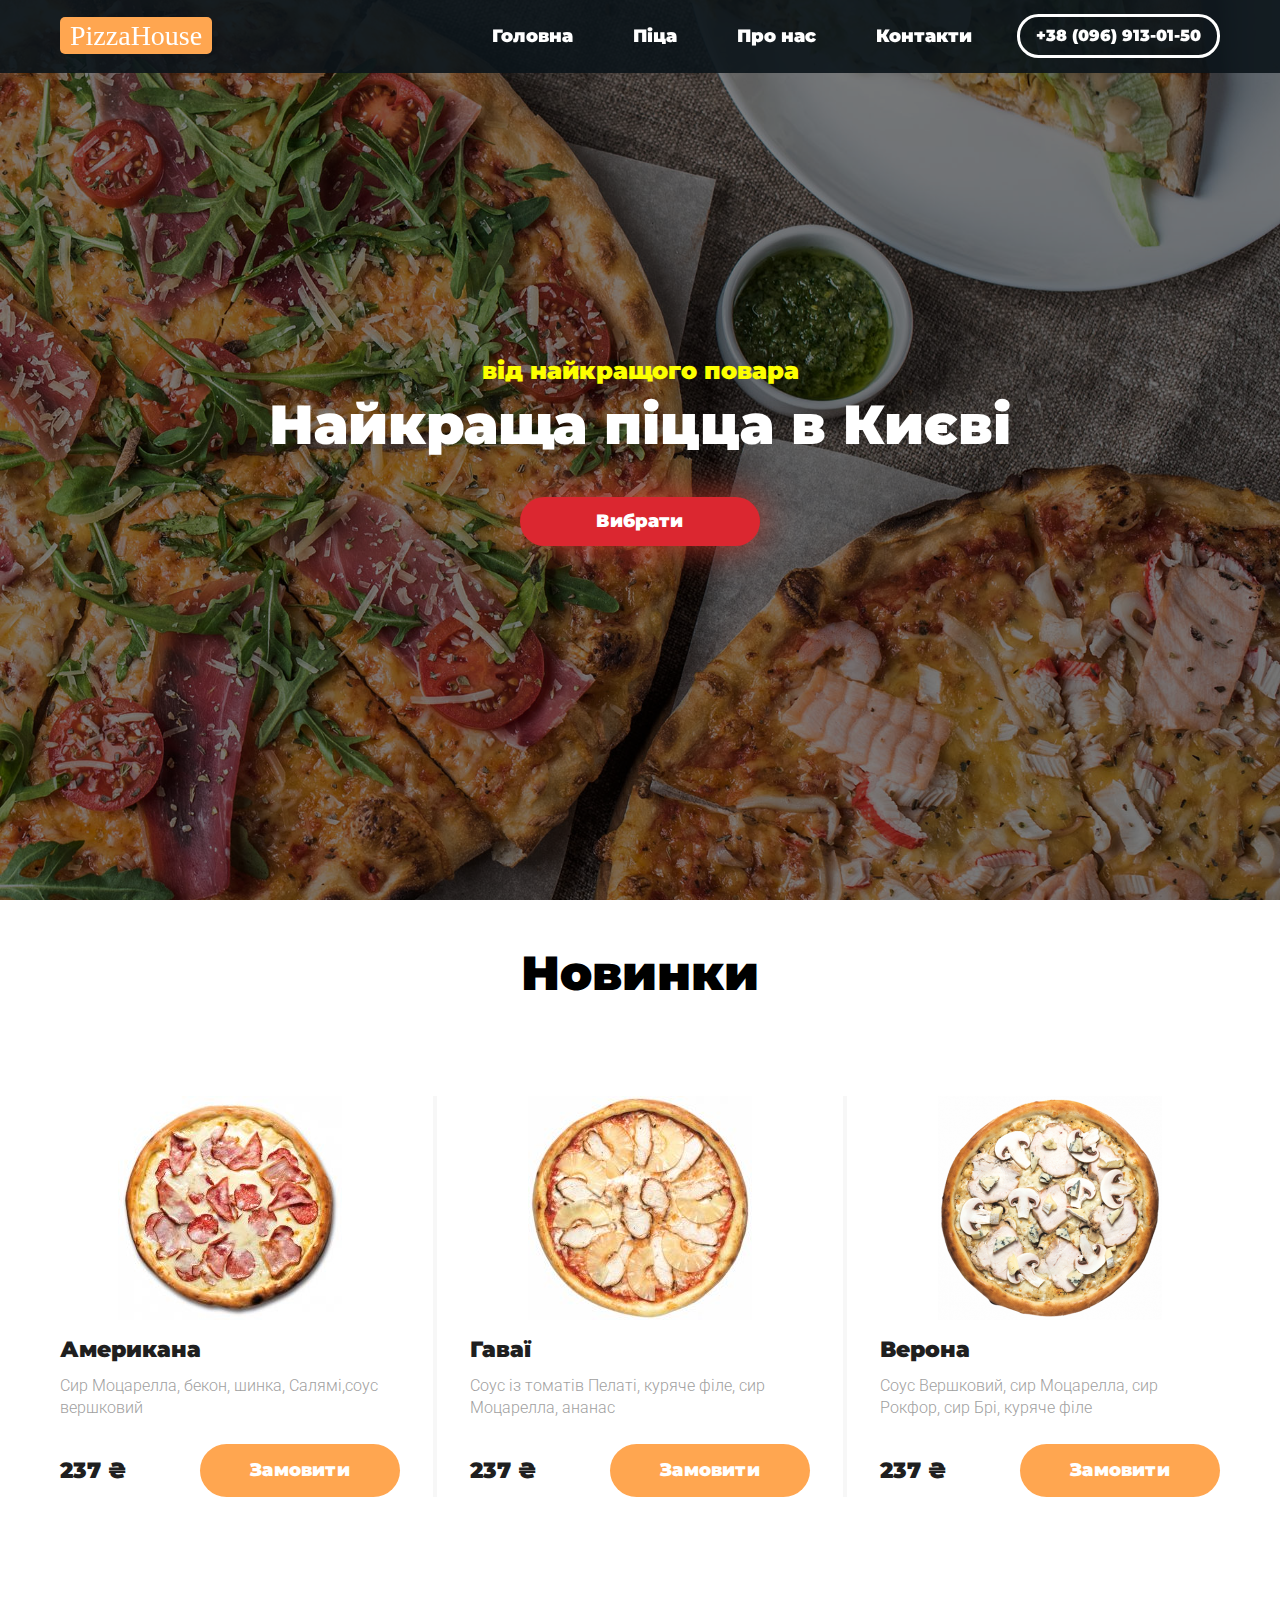
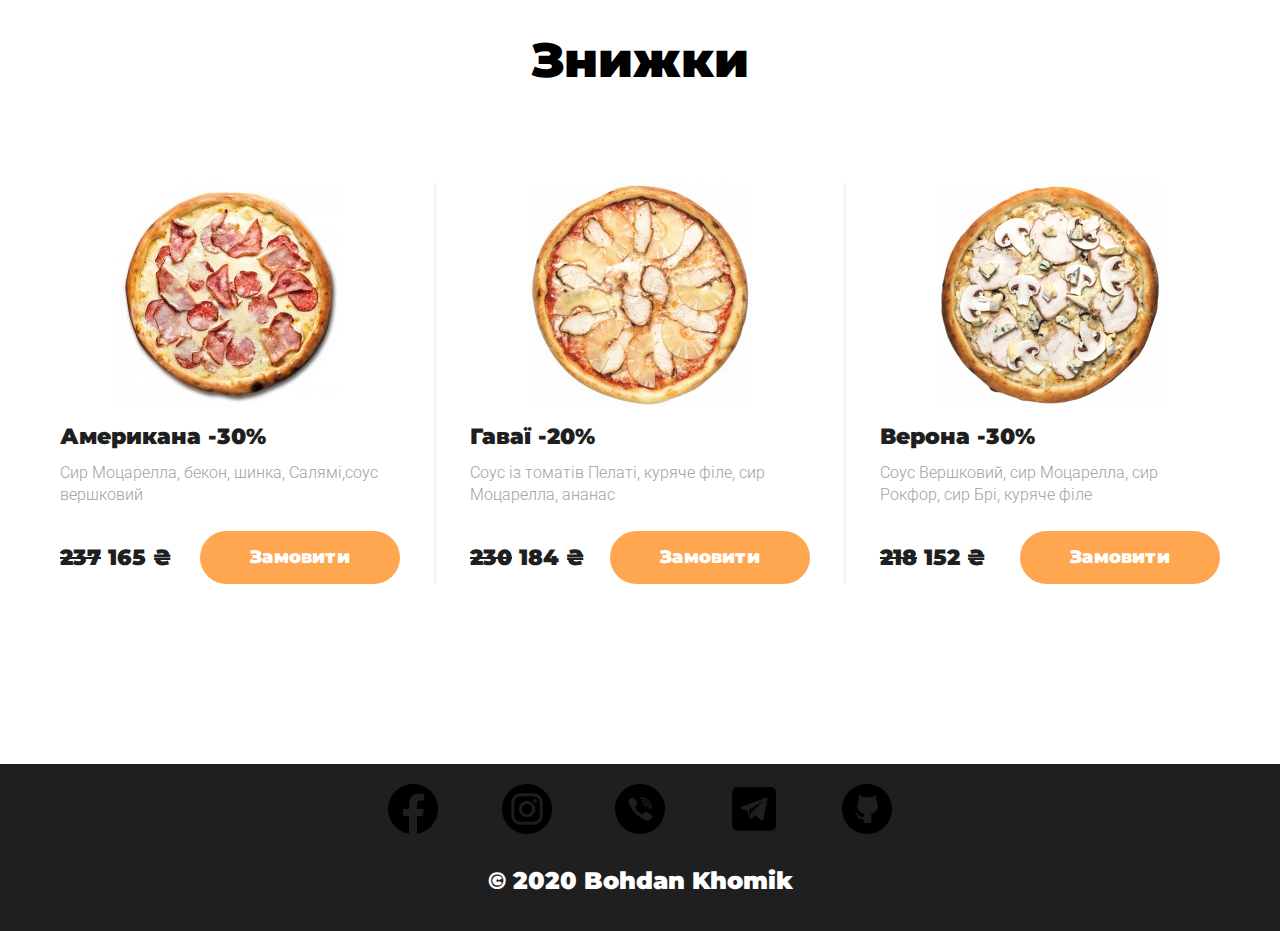
==== CourseWork/index.html @ 74e82637 "First commit" ====
<!DOCTYPE html>
<html lang="en">

<head>
    <meta charset="UTF-8">
    <meta name="viewport" content="width=device-width, initial-scale=1.0">
    <link rel="stylesheet" href="css/normalize.css">
    <link rel="stylesheet" href="css/style.css">
    <link rel="stylesheet" href="css/header.css">
    <link rel="stylesheet" href="css/menu.css">
    <link rel="stylesheet" href="css/footer.css">
    <link href="https://fonts.googleapis.com/css2?family=Roboto:wght@300&display=swap" rel="stylesheet">
    <link href="https://fonts.googleapis.com/css2?family=Montserrat:wght@900&display=swap" rel="stylesheet">
    <title>Головна</title>
</head>

<body>
    <header class="header">
        <div class="container header_container">
            <div class="logotipe">
                <div class="logo">
                    <a class="log" href="#">PizzaHouse</a>
                </div>
            </div>
            <div class="navigation">
                <div class="nav">
                    <ul class="nav_ul">
                        <li>
                            <a class="nav_item" href="index.html"><span class="text">Головна</span></a>
                        </li>
                        <li>
                            <a class="nav_item" href="menu.html"><span class="text">Піца</span></a>
                        </li>
                        <li>
                            <a class="nav_item" href="about.html"><span class="text"> Про нас</span></a>
                        </li>
                        <li>
                            <a class="nav_item" href="contacts.html"><span class="text"> Контакти</span></a>
                        </li>
                    </ul>
                </div>
                <div class="phone">
                    <a class="phone_item headerphone_item" href="tel: +380969130150">+38 (096) 913-01-50</a>
                </div>
                <div class="hamburger" onclick="show('block')">
                    <button class="btn_menu " type="button ">
                    <span class="btn_menu_box ">
                        <span class="btn_menu_inner "></span>
                    </span>
                </button>
                </div>
            </div>
        </div>
    </header>
    <div class="section ">
        <div class="container section_container ">
            <p class="section_subtitle "> від найкращого повара</p>
            <h1 class="section_title ">Найкраща піцца в Києві</h1>
            <div class="section_title "></div>
            <div class="section_btn ">
                <a href="menu.html " class="btn ">Вибрати</a>
            </div>
        </div>
    </div>
    <main class="main ">
        <section class="section_new ">
            <div class="container ">
                <div class="main ">
                    <h2 class="new_title ">Новинки</h2>
                </div>
                <div class="catalog ">
                    <div class="catalog_item ">
                        <div class="products catalog_products ">
                            <img src="img/katalog/amerukana.jpg " alt=" " class="product ">
                            <div class="product_content ">
                                <h3 class="product_title ">Американа</h3>
                                <p class="product_info ">Сир Моцарелла, бекон, шинка, Салямі,соус вершковий</p>
                            </div>
                            <div class="product_sizes ">

                                <div class="bot ">
                                    <div class="price ">
                                        <span class="value ">237</span>
                                        <span class="currentcy "> &#8372;</span>
                                    </div>
                                    <div>
                                        <a href="create_order.html " class="btn product_btn ">Замовити</a>
                                    </div>
                                </div>
                            </div>
                        </div>
                    </div>
                    <div class="catalog_item ">
                        <div class="products catalog_products ">
                            <img src="img/katalog/gavai.jpg " alt=" " class="product ">
                            <div class="product_content ">
                                <h3 class="product_title ">Гаваї</h3>
                                <p class="product_info ">Соус із томатів Пелаті, куряче філе, сир Моцарелла, ананас</p>
                            </div>
                            <div class="product_sizes ">

                                <div class="bot ">
                                    <div class="price ">
                                        <span class="value ">237</span>
                                        <span class="currentcy "> &#8372;</span>
                                    </div>
                                    <div>
                                        <a href="create_order.html " class="btn product_btn ">Замовити</a>
                                    </div>
                                </div>
                            </div>
                        </div>
                    </div>
                    <div class="catalog_item ">
                        <div class="products catalog_products ">
                            <img src="img/katalog/verona.jpg " alt=" " class="product ">
                            <div class="product_content ">
                                <h3 class="product_title ">Верона</h3>
                                <p class="product_info ">Соус Вершковий, сир Моцарелла, сир Рокфор, сир Брі, куряче філе</p>
                            </div>
                            <div class="product_sizes ">

                                <div class="bot ">
                                    <div class="price ">
                                        <span class="value ">237</span>
                                        <span class="currentcy "> &#8372;</span>
                                    </div>
                                    <div>
                                        <a href="create_order.html " class="btn product_btn ">Замовити</a>
                                    </div>
                                </div>
                            </div>
                        </div>
                    </div>
                </div>
            </div>
        </section>
        <section class="section_sales ">
            <div class="container ">
                <div class="main ">
                    <h2 class="new_title ">Знижки</h2>
                </div>
                <div class="catalog ">
                    <div class="catalog_item ">
                        <div class="products catalog_products ">
                            <img src="img/katalog/amerukana.jpg " alt=" " class="product ">
                            <div class="product_content ">
                                <h3 class="product_title ">Американа -30%</h3>
                                <p class="product_info ">Сир Моцарелла, бекон, шинка, Салямі,соус вершковий</p>
                            </div>
                            <div class="product_sizes ">

                                <div class="bot ">
                                    <div class="price ">
                                        <span class="value "><strike>237</strike> 165</span>
                                        <span class="currentcy "> &#8372;</span>
                                    </div>
                                    <div>
                                        <a href="create_order.html " class="btn product_btn ">Замовити</a>
                                    </div>
                                </div>
                            </div>
                        </div>
                    </div>
                    <div class="catalog_item ">
                        <div class="products catalog_products ">
                            <img src="img/katalog/gavai.jpg " alt=" " class="product ">
                            <div class="product_content ">
                                <h3 class="product_title ">Гаваї -20%</h3>
                                <p class="product_info ">Соус із томатів Пелаті, куряче філе, сир Моцарелла, ананас</p>
                            </div>
                            <div class="product_sizes ">

                                <div class="bot ">
                                    <div class="price ">
                                        <span class="value "><strike>230</strike> 184</span>
                                        <span class="currentcy "> &#8372;</span>
                                    </div>
                                    <div>
                                        <a href="create_order.html " class="btn product_btn ">Замовити</a>
                                    </div>
                                </div>
                            </div>
                        </div>
                    </div>
                    <div class="catalog_item ">
                        <div class="products catalog_products ">
                            <img src="img/katalog/verona.jpg " alt=" " class="product ">
                            <div class="product_content ">
                                <h3 class="product_title ">Верона -30%</h3>
                                <p class="product_info ">Соус Вершковий, сир Моцарелла, сир Рокфор, сир Брі, куряче філе</p>
                            </div>
                            <div class="product_sizes ">

                                <div class="bot ">
                                    <div class="price ">
                                        <span class="value "><strike>218</strike> 152</span>
                                        <span class="currentcy "> &#8372;</span>
                                    </div>
                                    <div>
                                        <a href="create_order.html " class="btn product_btn ">Замовити</a>
                                    </div>
                                </div>
                            </div>
                        </div>
                    </div>
                </div>
            </div>
        </section>
    </main>
    <footer>
        <div class="icon ">
            <a href="https://www.facebook.com/profile.php?id=100011536720653 " target="_blank "> <img src="img/footer/facebook.png " alt="Facebook "></a>
            <a href="https://www.instagram.com/_bodianych_/ " target="_blank "> <img src="img/footer/instagram.png " alt="Instagram "> </a>
            <a href="tel:+380969130150 " target="_blank "> <img src="img/footer/viber.png " alt="viber "></a>
            <a href="https://t.me/Bodiantos " target="_blank "> <img src="img/footer/telegram.png " alt="Telegram "></a>
            <a href="https://github.com/BohdanKhomik " target="_blank "> <img src="img/footer/github.png " alt="Github "></a>
        </div>
        <p class="author "> &copy; 2020 Bohdan Khomik </p>
    </footer>
    <div id="Form">

    </div>
    <script src="js/nav.js"></script>
    <script src="js/myLib.js "></script>
    <script src="js/products.js "></script>
</body>

</html>
---- CourseWork/css/style.css ----
/* font-family: 'Roboto', sans-serif;
font-family: 'Montserrat', sans-serif; */


/* --------------------Header end---------------------- */


/* --------------------Section---------------------- */

.section {
    height: 100vh;
    background: #0e1419 url(../img/index/pizza.jpg) no-repeat center;
    background-size: cover;
    color: #fff;
    display: flex;
    justify-content: center;
    align-items: center;
    text-align: center;
    position: relative;
    min-height: 600px;
    padding: 170px 0 100px;
}

.section::before {
    content: "";
    position: absolute;
    top: 0;
    left: 0;
    background: rgba(0, 0, 0, 0.5);
    width: 100%;
    height: 100%;
}

.section_container {
    position: relative;
    width: 560px;
}

.section_subtitle {
    font-size: 24px;
    font-family: 'Montserrat', sans-serif;
    font-weight: 900;
    color: #fcff00;
    margin: 0;
}

.section_title {
    font-size: 55px;
    font-family: 'Montserrat', sans-serif;
    font-weight: 900;
    margin: 0 0 35px;
}

.btn {
    background: #db2730;
    color: #fff;
    text-decoration: none;
    display: inline-block;
    padding: 12px 20px;
    width: 240px;
    max-width: 100%;
    border-radius: 28px;
    font-family: 'Montserrat', sans-serif;
    font-weight: 900;
    font-size: 18px;
    cursor: pointer;
    text-align: center;
    letter-spacing: .01em;
    box-shadow: 0 0 38px 0 rgba(212, 68, 50, 0.8);
    transition: color .2s, background .2s, opasity .2s;
    -webkit-border-radius: 28px;
    -moz-border-radius: 28px;
    -ms-border-radius: 28px;
    -o-border-radius: 28px;
    -webkit-transition: all .2s;
    -moz-transition: all .2s;
    -ms-transition: all .2s;
    -o-transition: all .2s;
}

.btn:hover {
    background: #bb252d;
}

.btn:active {
    opacity: 0.8;
    transform: scale(.95);
    -webkit-transform: scale(.95);
    -moz-transform: scale(.95);
    -ms-transform: scale(.95);
    -o-transform: scale(.95);
}

.new_title {
    color: #000000;
    font-family: 'Montserrat', sans-serif;
    font-size: 48px;
    font-weight: 900;
    text-align: center;
    margin: 40px auto;
}


/* -----------------ADAPTIVE------------------- */

@media(max-width: 1200px) {
    .nav_item {
        font-size: 16px;
        padding: 12px 30px;
    }
    .headerphone_item {
        font-size: 14px;
        padding: 7px 16px;
    }
}

@media(max-width: 992px) {
    .nav {
        display: none;
    }
    .section {
        padding-top: 150px;
    }
    .hamburger {
        display: block;
    }
    .header {
        padding: 5px 0;
    }
}

@media (max-width: 576px) {
    .section_subtitle {
        font-size: 18px;
    }
    .section_title {
        font-size: 40px;
    }
    .btn {
        padding: 10px 20px;
        width: 220px;
        font-size: 16px;
    }
}

@media(max-width: 480px) {
    .phone {
        display: none;
    }
}

@media (max-width: 360px) {
    .section_title {
        font-size: 34px;
    }
}


/* --------------------Section---------------------- */
---- CourseWork/css/header.css ----
/* font-family: 'Roboto', sans-serif;
font-family: 'Montserrat', sans-serif; */

* {
    box-sizing: border-box;
}

body {
    font-family: 'Roboto', sans-serif;
    font-weight: 300;
    font-size: 16px;
    line-height: 1.375;
    color: #1f1f1f;
}

.container {
    padding: 0 20px;
    width: 1200px;
    max-width: 100%;
    margin: 0 auto;
}

.section {
    padding: 110px 0;
}

.log {
    padding: 3px 10px;
    margin-right: 15px;
    font-size: 28px;
    background-color: #ffa650;
    font-family: 'Oleo Script', serif;
    text-align: center;
    text-decoration: none;
    color: white;
    border-radius: 5px;
    -webkit-border-radius: 5px;
    -moz-border-radius: 5px;
    -ms-border-radius: 5px;
    -o-border-radius: 5px;
}

#Form {
    position: absolute;
    top: 0;
    right: 0;
    left: 0;
    bottom: 0;
    z-index: 150;
    display: none;
    margin: 0 auto;
    max-width: 600px;
}

form {
    max-width: 600px;
    background-color: white;
    border-radius: 40px;
    margin: 20px auto;
    padding: 20px 0 20px;
    text-align: center;
    -webkit-border-radius: 40px;
    -moz-border-radius: 40px;
    -ms-border-radius: 40px;
    -o-border-radius: 40px;
}


/* --------------------Button For Phone start------------------------ */

.phone_item {
    font-family: 'Montserrat', sans-serif;
    font-weight: 900;
    color: #fff;
    text-decoration: none;
    display: inline-block;
    border: 3px solid #fff;
    border-radius: 21.5px;
    padding: 8px 16px;
    transition: color .2s, background .2s, opasity .2s;
    -webkit-border-radius: 21.5px;
    -moz-border-radius: 21.5px;
    -ms-border-radius: 21.5px;
    -o-border-radius: 21.5px;
    -webkit-transition: color .2s, background .2s, opasity .2s;
    -moz-transition: color .2s, background .2s, opasity .2s;
    -ms-transition: color .2s, background .2s, opasity .2s;
    -o-transition: color .2s, background .2s, opasity .2s;
}

.phone_item:hover {
    color: #1f1f1f;
    background: #fff;
}

.phone_item:active {
    opacity: 0.8;
}


/* --------------------Button For Phone end------------------------ */


/* --------------------Button menu start------------------------ */

.btn_menu {
    background: none;
    cursor: pointer;
    display: inline-block;
    padding: 15px;
    border: 0;
    border-radius: 0;
    -webkit-border-radius: 0;
    -moz-border-radius: 0;
    -ms-border-radius: 0;
    -o-border-radius: 0;
}

.btn_menu_box {
    display: inline-block;
    width: 40px;
    height: 24px;
}

.btn_menu_inner {
    display: block;
    top: 50%;
    position: relative;
}

.btn_menu_inner::before,
.btn_menu_inner::after {
    content: '';
    position: absolute;
    left: 0;
}

.btn_menu_inner::before {
    top: -10px;
}

.btn_menu_inner::after {
    top: 10px;
}

.btn_menu_inner,
.btn_menu_inner::before,
.btn_menu_inner::after {
    width: 100%;
    height: 4px;
    background: #fff;
    border-radius: 5px;
    -webkit-border-radius: 5px;
    -moz-border-radius: 5px;
    -ms-border-radius: 5px;
    -o-border-radius: 5px;
}

.hamburger {
    display: none;
    margin-right: -15px;
}


/* ------------------Button------------------- */

.btn {
    background: #db2730;
    color: #fff;
    text-decoration: none;
    display: inline-block;
    padding: 12px 20px;
    width: 240px;
    max-width: 100%;
    border-radius: 28px;
    font-family: 'Montserrat', sans-serif;
    font-weight: 900;
    font-size: 18px;
    cursor: pointer;
    text-align: center;
    letter-spacing: .01em;
    box-shadow: 0 0 38px 0 rgba(212, 68, 50, 0.8);
    transition: color .2s, background .2s, opasity .2s;
    -webkit-border-radius: 28px;
    -moz-border-radius: 28px;
    -ms-border-radius: 28px;
    -o-border-radius: 28px;
    -webkit-transition: all .2s;
    -moz-transition: all .2s;
    -ms-transition: all .2s;
    -o-transition: all .2s;
}

.btn:hover {
    background: #bb252d;
}

.btn:active {
    opacity: 0.8;
    transform: scale(.95);
    -webkit-transform: scale(.95);
    -moz-transform: scale(.95);
    -ms-transform: scale(.95);
    -o-transform: scale(.95);
}


/* ------------------Button------------------- */


/* --------------------Button menu end------------------------ */


/* --------------------Header---------------------- */

.header {
    position: fixed;
    top: 0;
    left: 0;
    width: 100%;
    z-index: 5;
    background: rgba(11, 20, 25, .9);
    padding: 9px 0;
    overflow: hidden;
}

.text {
    position: relative;
    transition: color .2s;
    -webkit-transition: color .2s;
    -moz-transition: color .2s;
    -ms-transition: color .2s;
    -o-transition: color .2s;
}

.header_container {
    display: flex;
    justify-content: space-between;
    align-items: center;
}

.navigation {
    display: flex;
    align-items: center;
}

.nav {
    margin-right: 15px;
}

.nav_ul {
    list-style: none;
    display: flex;
    margin: 0;
    padding: 0;
}

.nav_item {
    color: #fff;
    text-decoration: none;
    display: block;
    padding: 15px 30px;
    font-family: 'Montserrat', sans-serif;
    font-weight: 900;
    font-size: 18px;
    position: relative;
    transition: color .2s;
    -webkit-transition: color .2s;
    -moz-transition: color .2s;
    -ms-transition: color .2s;
    -o-transition: color .2s;
}

.nav_item:hover {
    color: #1f1f1f;
}

.nav_item::before {
    content: '';
    position: absolute;
    top: 0;
    left: 0;
    background: #fff;
    width: 100%;
    height: calc(100% + 120px);
    transform: translateY(-50%);
    opacity: 0;
    transition: opasity .2s;
    -webkit-transform: translateY(-50%);
    -moz-transform: translateY(-50%);
    -ms-transform: translateY(-50%);
    -o-transform: translateY(-50%);
}

.nav_item:hover::before {
    opacity: 1;
}


/* --------------------------------------- */

@media(max-width: 1200px) {
    .nav_item {
        font-size: 16px;
        padding: 12px 30px;
    }
    .headerphone_item {
        font-size: 14px;
        padding: 7px 16px;
    }
}

@media(max-width: 992px) {
    .nav {
        display: none;
    }
    .hamburger {
        display: block;
    }
    .header {
        padding: 5px 0;
    }
}

@media(max-width: 480px) {
    .phone {
        display: none;
    }
}
---- CourseWork/css/menu.css ----
/* font-family: 'Roboto', sans-serif;
font-family: 'Montserrat', sans-serif; */

.title {
    color: #ffa650;
    font-family: 'Montserrat', sans-serif;
    font-size: 48px;
    font-weight: 900;
    text-align: center;
    margin: 0 auto 40px;
}

.catalog_nav {
    display: flex;
    justify-content: center;
}

.main {
    margin-bottom: 90px;
}

.menu {
    list-style: none;
    margin: 0;
    padding: 0;
    display: flex;
    overflow: hidden;
    box-shadow: 0 2px 20px 0 rgba(0, 0, 0, 0.1);
    border-radius: 25px;
    -webkit-border-radius: 25px;
    -moz-border-radius: 25px;
    -ms-border-radius: 25px;
    -o-border-radius: 25px;
}

.menu_btn {
    min-width: 150px;
    padding: 0;
    color: #cec9ce;
    background-color: transparent;
    border: 0;
    cursor: pointer;
    display: inline-block;
    text-align: center;
    padding: 15px;
    font-family: 'Montserrat', sans-serif;
    font-size: 18px;
    font-weight: 900;
    border-right: 1px solid #cec9ce;
    transition: border .2s, background .2s, color .2s;
    -webkit-transition: border .2s, background .2s, color .2s;
    -moz-transition: border .2s, background .2s, color .2s;
    -ms-transition: border .2s, background .2s, color .2s;
    -o-transition: border .2s, background .2s, color .2s;
}

.menu_btn.active {
    background-color: #1f1f1f;
    color: #fff;
    border-color: #1f1f1f;
}

.menu_item:last-of-type .menu_btn {
    border-right: 0;
}

.menu_btn:not(.active):hover {
    background-color: #ffa650;
    color: #fff;
    border-right-color: #ffa650;
}


/* -------------------Каталог--------------------- */

.catalog {
    display: flex;
    flex-wrap: wrap;
    margin: 0 -35px;
}

.catalog_item {
    width: calc(100% / 3);
    margin-bottom: 90px;
    padding: 0 35px;
    position: relative;
}

.catalog_item::before {
    content: '';
    background: #f7f7f7;
    position: absolute;
    left: 0;
    top: 0;
    width: 4px;
    height: 100%;
    transform: translateX(-50%);
    -webkit-transform: translateX(-50%);
    -moz-transform: translateX(-50%);
    -ms-transform: translateX(-50%);
    -o-transform: translateX(-50%);
}

.catalog_item:nth-of-type(3n+1)::before {
    content: none;
}

.product {
    display: block;
    margin: 0 auto 15px;
}

.product_title {
    margin: 0 0 10px;
    font-family: 'Montserrat', sans-serif;
    font-size: 22px;
    font-weight: 900;
}

.product_info {
    margin: 0;
    color: #9f9f9f;
}

.products {
    display: flex;
    flex-direction: column;
    height: 100%;
}

.product_content {
    flex-grow: 1;
    margin-bottom: 25px;
}

.product_size {
    display: flex;
    margin-bottom: 30px;
    border-radius: 21px;
    overflow: hidden;
    box-shadow: 0px 2px 20px 0px rgba(0, 0, 0, 0.05);
    justify-content: space-between;
    -webkit-border-radius: 21px;
    -moz-border-radius: 21px;
    -ms-border-radius: 21px;
    -o-border-radius: 21px;
}

.size {
    border: 0;
    background: transparent;
    cursor: pointer;
    display: inline-block;
    text-align: center;
    color: #e6e6e6;
    font-family: 'Montserrat', sans-serif;
    font-size: 22px;
    font-weight: 900;
    padding: 14px 20px;
    border-radius: 21px;
    -webkit-border-radius: 21px;
    -moz-border-radius: 21px;
    -ms-border-radius: 21px;
    -o-border-radius: 21px;
}

.size.active {
    color: #a2a2a2;
    box-shadow: 0px 2px 20px 0px rgba(0, 0, 0, 0.08);
}

.bot {
    display: flex;
    align-items: center;
    justify-content: space-between;
}

.price {
    font-family: 'Montserrat', sans-serif;
    font-size: 22px;
    font-weight: 900;
}

.product_btn {
    border: none;
    box-shadow: none;
    background: #ffa650;
    width: 200px;
    padding: 14px 28px;
}

.product_btn:hover {
    background: #ff7c21;
}


/* -------------------Каталог--------------------- */


/* ---------------- adapt ---------------*/

@media (min-width: 993px) and (max-width: 1200px) {
    .size {
        padding: 13px 25px;
    }
    .catalog_item {
        padding-left: 20px;
        padding-right: 20px;
    }
}

@media (max-width: 992px) {
    .catalog_item {
        width: 50%;
    }
    .catalog_item:nth-of-type(even)::before {
        content: '';
    }
    .catalog_item:nth-of-type(odd)::before {
        content: none;
    }
}

@media (max-width: 1250px) {
    .catalog {
        margin: 0 -20px;
    }
    .catalog_item {
        padding-left: 20px;
        padding-right: 20px;
    }
}

@media (max-width: 767px) {
    .catalog_nav {
        width: 500px;
        max-width: 100%;
        margin: 0 auto;
    }
    .menu {
        flex-wrap: wrap;
        width: 100%;
        border-radius: 10px;
        -webkit-border-radius: 10px;
        -moz-border-radius: 10px;
        -ms-border-radius: 10px;
        -o-border-radius: 10px;
    }
    .menu_item {
        width: 50%;
        flex-grow: 1;
    }
    .menu_btn {
        min-width: 0;
        width: 100%;
        border-top: 1px solid #cec9ce;
    }
    .menu_item:nth-of-type(1) .menu_btn,
    .menu_item:nth-of-type(2) .menu_btn {
        border-top: 0;
    }
    .menu_item:nth-of-type(even) .menu_btn {
        border-right: 0;
    }
    .catalog_item {
        width: 100%;
        margin-bottom: 50px;
    }
    .catalog_products {
        width: 350px;
        max-width: 100%;
        margin: 0 auto;
        border-bottom: 3px solid #f7f7f7;
        padding-bottom: 50px;
    }
    .catalog_item:nth-of-type(n)::before {
        content: none;
    }
    .catalog_item:last-of-type {
        margin-bottom: 0;
    }
    .catalog_item:last-of-type .catalog_products {
        border-bottom: 0;
        padding-bottom: 0;
    }
}

@media (max-width: 576px) {
    .section {
        padding: 90px 0;
    }
    .title {
        font-size: 36px;
    }
}

@media (max-width: 370px) {
    .size {
        padding: 13px 25px;
    }
    .price {
        font-size: 16px;
    }
}


/* ---------------- adapt ---------------*/
---- CourseWork/css/footer.css ----
footer {
    text-align: center;
    padding: 10px 10px;
    width: 100%;
    background-color: #1f1f1f;
    font-family: 'Montserrat', sans-serif;
    font-weight: 900;
    font-size: 16px;
    color: #fff;
}

.icon {
    padding-top: 10px;
    width: 40%;
    margin: 0 auto;
    display: flex;
    justify-content: space-between;
}

.icon img {
    min-width: 25px;
    max-width: 50px;
    height: auto;
}

.author {
    font-family: 'Montserrat', sans-serif;
    font-weight: 900;
    font-size: 24px;
}
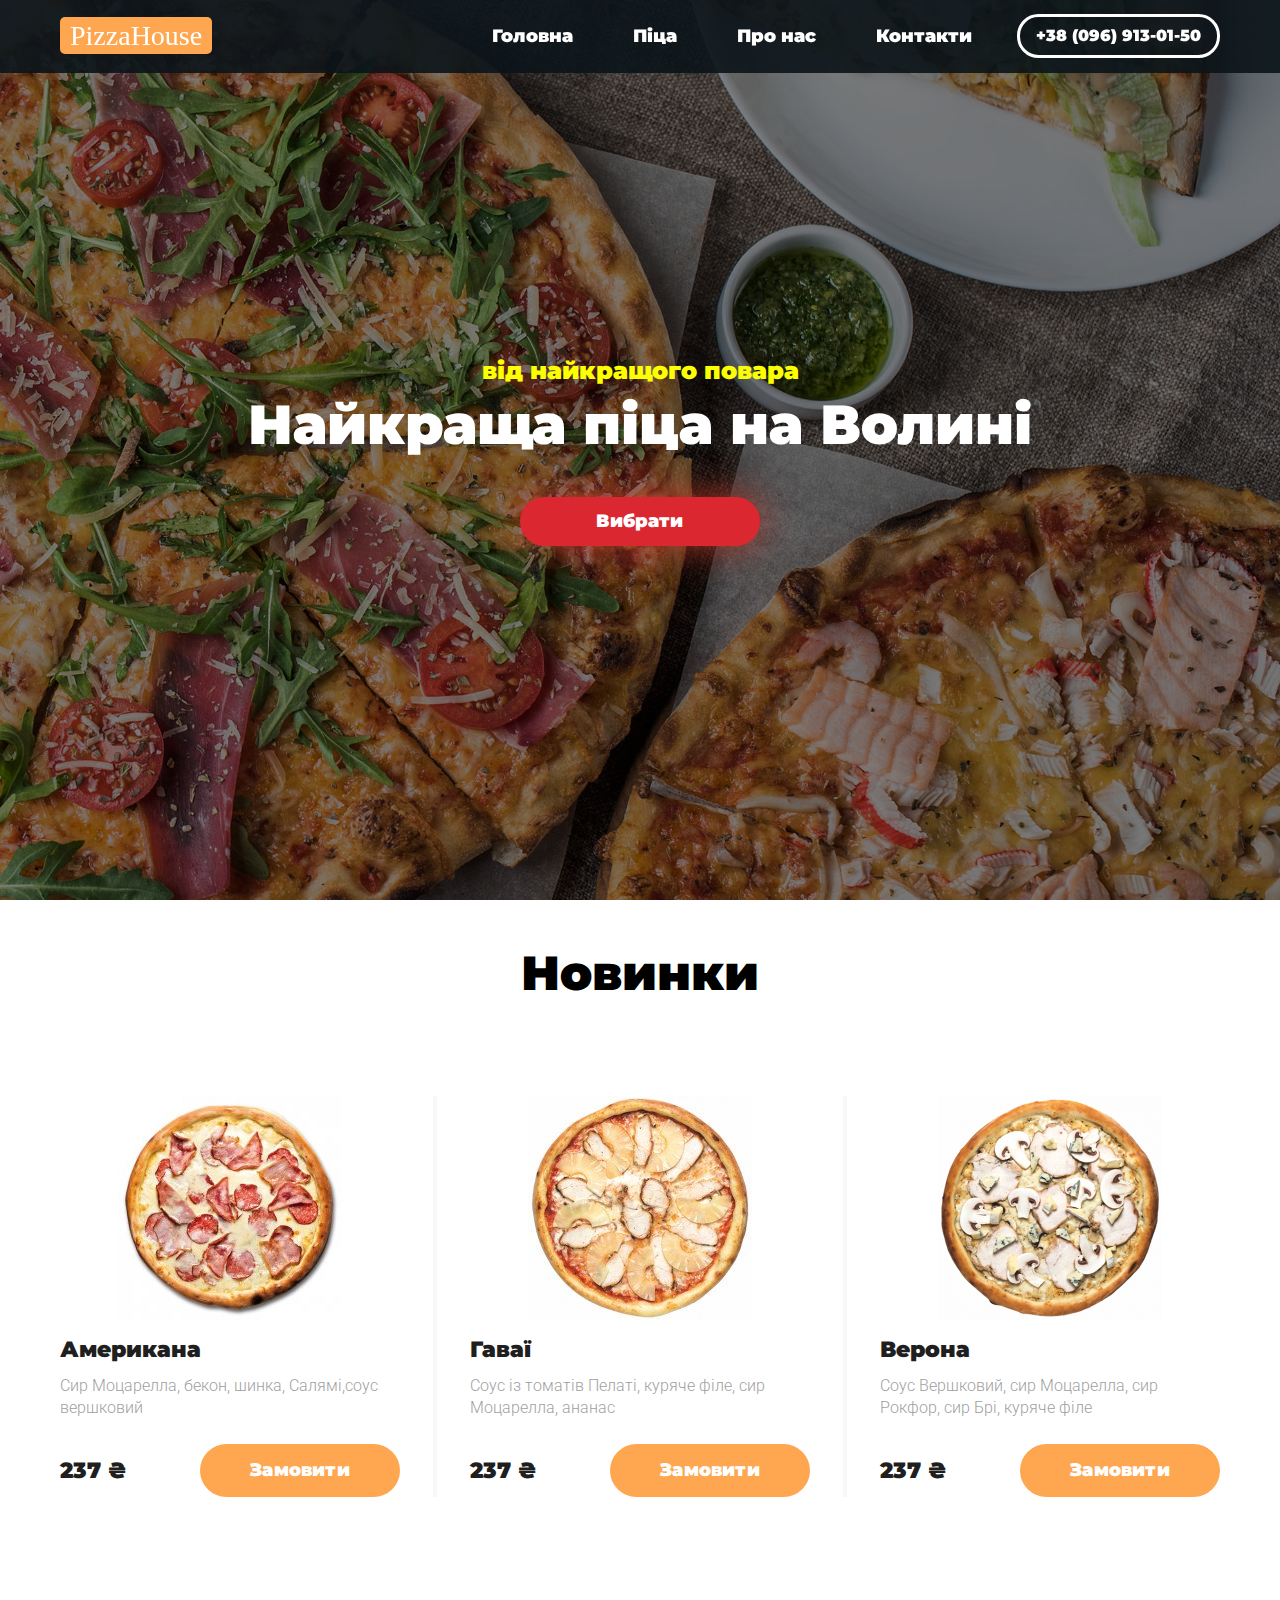
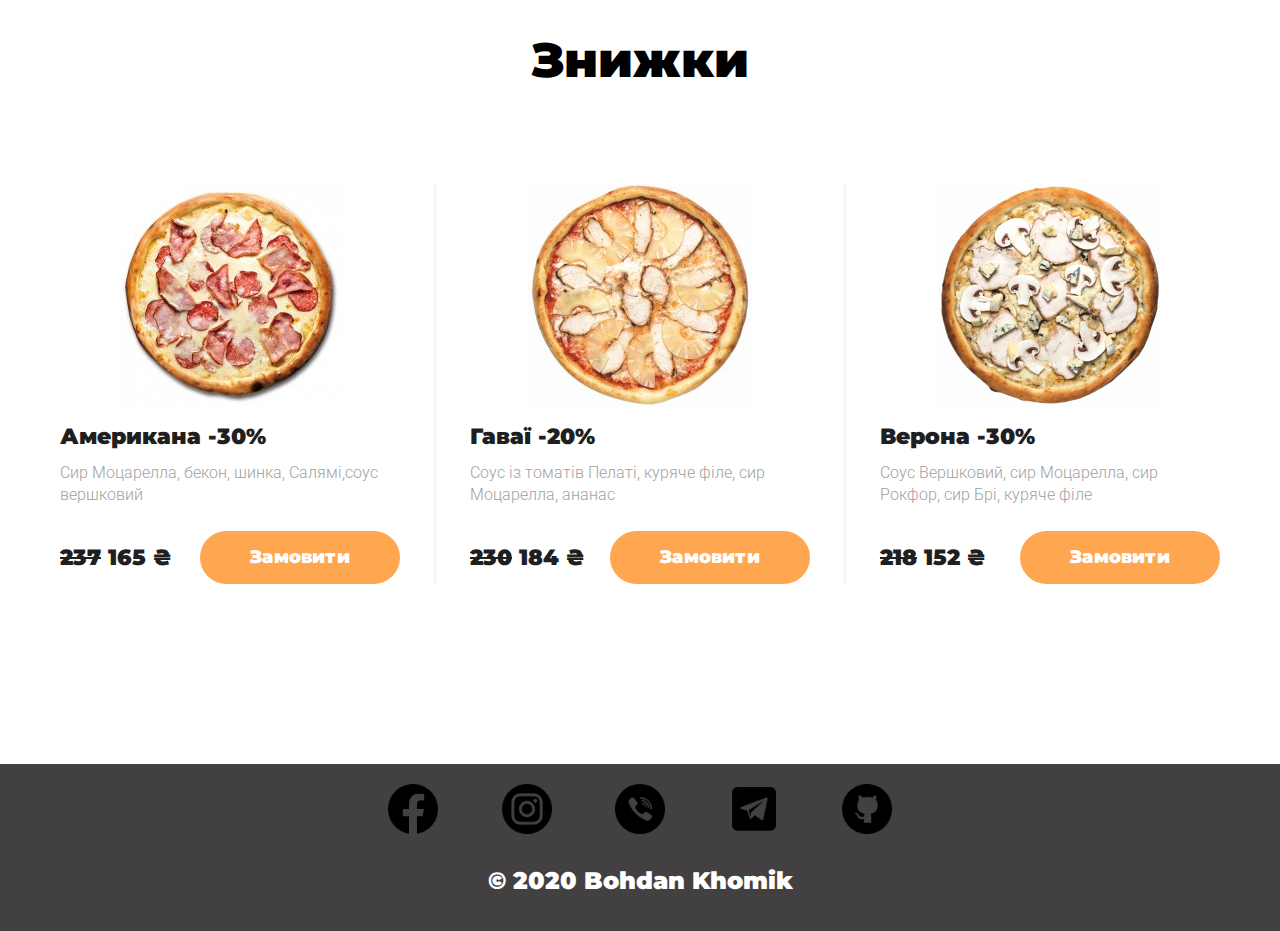
==== commit 94f714e9: "First commit" ====
--- a/CourseWork/index.html
+++ b/CourseWork/index.html
@@ -55,7 +55,7 @@
     <div class="section ">
         <div class="container section_container ">
             <p class="section_subtitle "> від найкращого повара</p>
-            <h1 class="section_title ">Найкраща піцца в Києві</h1>
+            <h1 class="section_title ">Найкраща піца на Волині</h1>
             <div class="section_title "></div>
             <div class="section_btn ">
                 <a href="menu.html " class="btn ">Вибрати</a>
@@ -219,8 +219,32 @@
         <p class="author "> &copy; 2020 Bohdan Khomik </p>
     </footer>
     <div id="Form">
-
+        <div class="mob">
+            <div class="mobile menu_centered menu_fluid">
+                <button class="btn-close" onclick="show('none')"><img src="img/exit.png" alt="" class="close_img"></button>
+                <div class="mobile_menu">
+                    <ul class="mobile_ul">
+                        <li>
+                            <a class="mobile_item" href="index.html">Головна</a>
+                        </li>
+                        <li>
+                            <a class="mobile_item" href="menu.html">Піца</a>
+                        </li>
+                        <li>
+                            <a class="mobile_item" href="about.html">Про нас</a>
+                        </li>
+                        <li>
+                            <a class="mobile_item" href="contacts.html">Контакти</a>
+                        </li>
+                    </ul>
+                </div>
+                <div class="phone">
+                    <a class="phone_item menu_phone" href="tel: +380969130150">+38 (096) 913-01-50</a>
+                </div>
+            </div>
+        </div>
     </div>
+    
     <script src="js/nav.js"></script>
     <script src="js/myLib.js "></script>
     <script src="js/products.js "></script>
--- a/CourseWork/css/header.css
+++ b/CourseWork/css/header.css
@@ -42,7 +42,7 @@
 
 #Form {
     position: absolute;
-    top: 0;
+    top: 100px;
     right: 0;
     left: 0;
     bottom: 0;
@@ -52,17 +52,71 @@
     max-width: 600px;
 }
 
-form {
-    max-width: 600px;
+.mob {
+    position: relative;
+    max-width: 700px;
     background-color: white;
-    border-radius: 40px;
-    margin: 20px auto;
+    border-radius: 20px;
+    margin: 0 auto;
     padding: 20px 0 20px;
+    -webkit-border-radius: 20px;
+    -moz-border-radius: 20px;
+    -ms-border-radius: 20px;
+    -o-border-radius: 20px;
+}
+
+.btn-close {
+    position: absolute;
+    border-radius: 10px;
+    top: 20px;
+    right: 20px;
+    -webkit-border-radius: 10px;
+    -moz-border-radius: 10px;
+    -ms-border-radius: 10px;
+    -o-border-radius: 10px;
+}
+
+.mobile_ul {
+    list-style: none;
+    margin: 0;
+    padding: 0;
+}
+
+.mobile_item {
+    width: 100%;
+    text-decoration: none;
+    padding: 20px 210px;
+    display: block;
+    font-family: 'Montserrat', sans-serif;
+    font-size: 24px;
+    color: inherit;
+    font-weight: 900;
     text-align: center;
-    -webkit-border-radius: 40px;
-    -moz-border-radius: 40px;
-    -ms-border-radius: 40px;
-    -o-border-radius: 40px;
+    transition: background .2s, color .2s, opacity .2s;
+    -webkit-transition: background .2s, color .2s, opacity .2s;
+    -moz-transition: background .2s, color .2s, opacity .2s;
+    -ms-transition: background .2s, color .2s, opacity .2s;
+    -o-transition: background .2s, color .2s, opacity .2s;
+}
+
+.mobile_item:hover {
+    background: #ffa650;
+    color: #fff;
+}
+
+.mobile_item:active {
+    opacity: .8;
+}
+
+.menu_fluid {
+    padding-left: 0;
+    padding-right: 0;
+}
+
+.menu_centered {
+    display: flex;
+    flex-direction: column;
+    align-items: center;
 }
 
 
@@ -95,6 +149,17 @@
 
 .phone_item:active {
     opacity: 0.8;
+}
+
+.menu_phone {
+    margin-top: 40px;
+    border-color: #ffa650;
+    color: #ffa650;
+}
+
+.menu_phone:hover {
+    background: #ffa650;
+    color: #fff;
 }
 
 
--- a/CourseWork/css/footer.css
+++ b/CourseWork/css/footer.css
@@ -2,7 +2,7 @@
     text-align: center;
     padding: 10px 10px;
     width: 100%;
-    background-color: #1f1f1f;
+    background-color: #424040;
     font-family: 'Montserrat', sans-serif;
     font-weight: 900;
     font-size: 16px;
